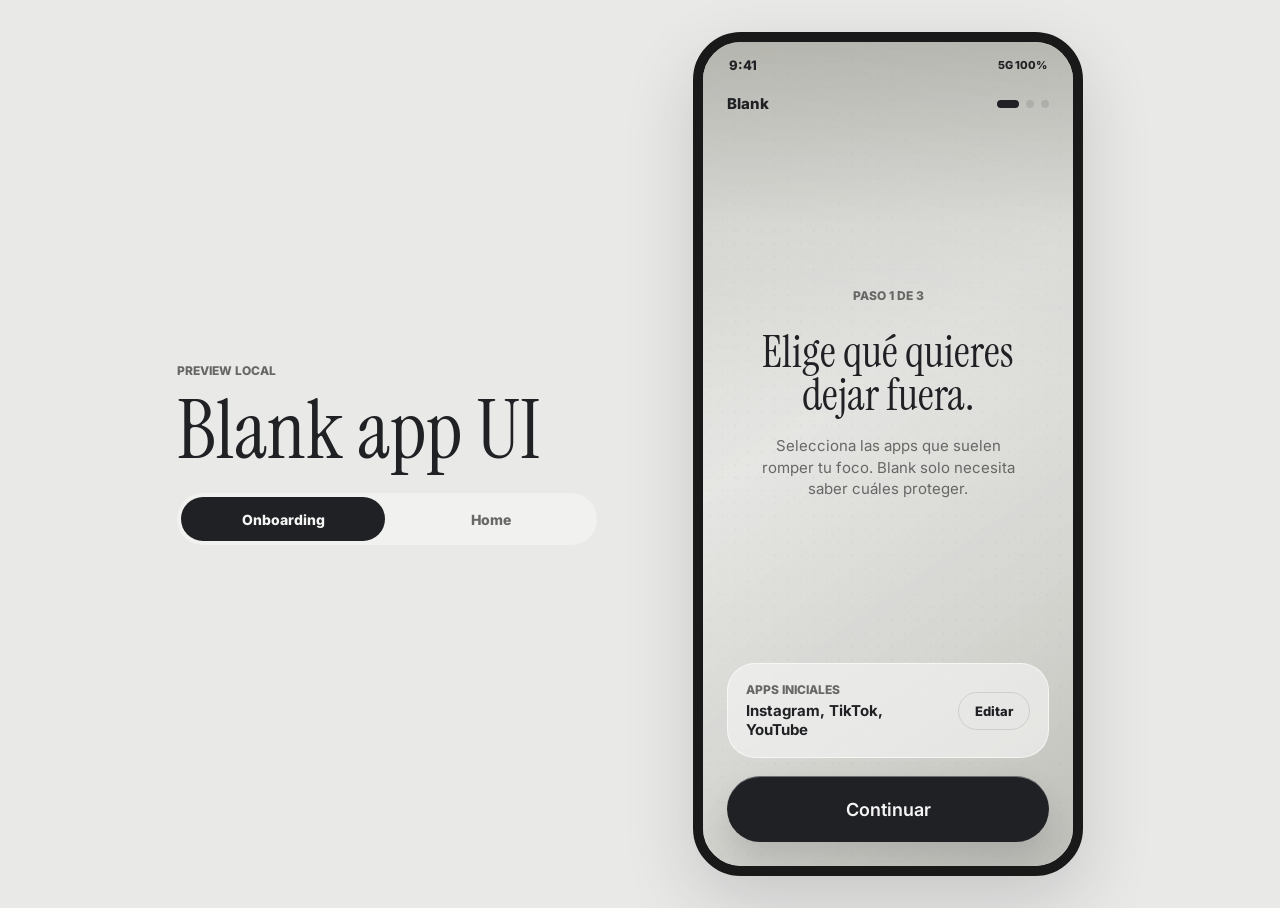
==== web/app-preview/index.html @ b4413066 "Prepare Blank MVP project" ====
<!doctype html>
<html lang="es">
  <head>
    <meta charset="utf-8" />
    <meta name="viewport" content="width=device-width, initial-scale=1" />
    <title>Blank App Preview</title>
    <link rel="preconnect" href="https://fonts.googleapis.com" />
    <link rel="preconnect" href="https://fonts.gstatic.com" crossorigin />
    <link href="https://fonts.googleapis.com/css2?family=Instrument+Serif:ital@0;1&family=Inter:wght@400;600;700;800&display=swap" rel="stylesheet" />
    <link rel="stylesheet" href="./styles.css" />
  </head>
  <body>
    <main class="preview-shell">
      <section class="preview-controls" aria-label="Controles de preview">
        <p class="eyebrow">Preview local</p>
        <h1>Blank app UI</h1>
        <div class="control-group" role="tablist" aria-label="Pantallas de preview">
          <button class="control-button" type="button" data-preview="onboarding" role="tab" aria-selected="false">Onboarding</button>
          <button class="control-button is-active" type="button" data-preview="home" role="tab" aria-selected="true">Home</button>
        </div>
      </section>

      <section class="phone-stage" aria-label="Mockup de la app">
        <div class="phone-frame">
          <div class="status-bar">
            <span>9:41</span>
            <span class="status-icons">5G 100%</span>
          </div>

          <article class="screen onboarding-screen" id="screen-onboarding" data-preview-panel="onboarding">
            <header class="onboarding-top">
              <span>Blank</span>
              <div class="onboarding-dots" aria-hidden="true">
                <span class="is-current"></span>
                <span></span>
                <span></span>
              </div>
            </header>

            <section class="onboarding-panel is-active" data-onboarding-step="0">
              <div class="center-message onboarding-message">
                <p class="state-label">Paso 1 de 3</p>
                <h2>Elige qu&eacute; quieres dejar fuera.</h2>
                <p>Selecciona las apps que suelen romper tu foco. Blank solo necesita saber cu&aacute;les proteger.</p>
              </div>

              <div class="setup-preview-card">
                <div>
                  <span class="panel-kicker">Apps iniciales</span>
                  <strong>Instagram, TikTok, YouTube</strong>
                </div>
                <button type="button" data-preview-target="apps" data-return-screen="onboarding">Editar</button>
              </div>
            </section>

            <section class="onboarding-panel" data-onboarding-step="1" hidden>
              <div class="center-message onboarding-message">
                <p class="state-label">Paso 2 de 3</p>
                <h2>Vincula tu pieza f&iacute;sica.</h2>
                <p>Acerca tu etiqueta NFC. Esa etiqueta ser&aacute; la llave para pausar o recuperar el acceso.</p>
              </div>

              <div class="nfc-card" aria-hidden="true">
                <div class="nfc-disc"></div>
                <span>NFC listo para escanear</span>
              </div>
            </section>

            <section class="onboarding-panel" data-onboarding-step="2" hidden>
              <div class="center-message onboarding-message">
                <p class="state-label">Paso 3 de 3</p>
                <h2>Permite que Blank bloquee.</h2>
                <p>Activa el servicio de accesibilidad para detectar cuando abres una app protegida.</p>
              </div>

              <div class="permission-stack">
                <div>
                  <span class="check-dot is-done"></span>
                  <strong>NFC vinculado</strong>
                </div>
                <div>
                  <span class="check-dot"></span>
                  <strong>Accesibilidad pendiente</strong>
                </div>
              </div>
            </section>

            <section class="bottom-action">
              <button class="main-action" type="button" data-onboarding-next>Continuar</button>
            </section>
          </article>

          <article class="screen home-screen is-active" id="screen-home" data-preview-panel="home">
            <header class="app-top">
              <button class="mode-chip" type="button" data-preview-target="modes" aria-label="Cambiar modo">
                <strong data-current-mode-name>Rutina diaria</strong>
              </button>
              <button class="profile-button" type="button" aria-label="Ajustes" data-preview-target="profile">&#8942;</button>
            </header>

            <section class="center-message" aria-live="polite">
              <h2 data-main-message>Hoy ya elegiste estar fuera del bucle.</h2>
            </section>

            <section class="bottom-action">
              <button class="main-action" type="button" data-main-action>Usa tu NFC para salir</button>
            </section>
          </article>

          <article class="screen profile-screen" id="screen-profile" data-preview-panel="profile">
            <header class="report-top">
              <button class="back-button" type="button" data-preview-target="home">Volver</button>
              <span>Ajustes</span>
            </header>

            <section class="profile-hero">
              <h2>Ajustes</h2>
              <p>Gestiona NFC, privacidad y bloqueo.</p>
            </section>

            <section class="menu-list">
              <button type="button" data-preview-target="privacy">
                <span>Privacidad</span>
                <strong>Ver</strong>
              </button>
              <button type="button" data-preview-target="relink">
                <span>Vincular nueva etiqueta</span>
                <strong>NFC</strong>
              </button>
              <button type="button" data-preview-target="forget">
                <span>Olvidar NFC</span>
                <strong>Reset</strong>
              </button>
            </section>
          </article>

          <article class="screen modes-screen" id="screen-modes" data-preview-panel="modes">
            <header class="report-top">
              <button class="back-button" type="button" data-preview-target="home">Volver</button>
              <span>Modos</span>
            </header>

            <section class="apps-hero">
              <h2>Elige un modo</h2>
              <p>Cada modo puede tener sus propias apps protegidas.</p>
            </section>

            <section class="mode-list" data-mode-list></section>

            <section class="new-mode-form">
              <button class="main-action" type="button" data-open-create-mode>Crear modo</button>
            </section>

            <section class="mode-setup-window" data-create-mode-window hidden>
              <div class="mode-setup-panel">
                <div class="mode-setup-header">
                  <span>Configurar modo</span>
                  <button type="button" aria-label="Cerrar" data-cancel-create-mode>&times;</button>
                </div>
                <label class="mode-setup-name">
                  <span>Nombre</span>
                  <input type="text" data-new-mode-input placeholder="Trabajo profundo" />
                </label>
                <div class="mode-setup-apps" aria-label="Apps del nuevo modo">
                  <label>
                    <span>Instagram</span>
                    <input type="checkbox" data-new-mode-app checked />
                  </label>
                  <label>
                    <span>TikTok</span>
                    <input type="checkbox" data-new-mode-app checked />
                  </label>
                  <label>
                    <span>YouTube</span>
                    <input type="checkbox" data-new-mode-app />
                  </label>
                  <label>
                    <span>Reddit</span>
                    <input type="checkbox" data-new-mode-app />
                  </label>
                  <label>
                    <span>X</span>
                    <input type="checkbox" data-new-mode-app />
                  </label>
                </div>
                <button class="main-action" type="button" data-create-mode>Guardar modo</button>
              </div>
            </section>
          </article>

          <article class="screen apps-screen" id="screen-apps" data-preview-panel="apps">
            <header class="report-top">
              <button class="back-button" type="button" data-preview-target="profile">Volver</button>
              <span>Apps</span>
            </header>

            <section class="apps-hero">
              <h2>Apps protegidas</h2>
              <p>Elige las apps que Blank bloquear&aacute; cuando est&eacute; activo.</p>
            </section>

            <section class="app-picker-list">
              <label>
                <span>Instagram</span>
                <input type="checkbox" data-app-checkbox checked />
              </label>
              <label>
                <span>TikTok</span>
                <input type="checkbox" data-app-checkbox checked />
              </label>
              <label>
                <span>YouTube</span>
                <input type="checkbox" data-app-checkbox checked />
              </label>
              <label>
                <span>Reddit</span>
                <input type="checkbox" data-app-checkbox />
              </label>
              <label>
                <span>X</span>
                <input type="checkbox" data-app-checkbox />
              </label>
            </section>

            <section class="bottom-action">
              <button class="main-action" type="button" data-save-apps>Guardar apps</button>
            </section>
          </article>

          <article class="screen privacy-screen" id="screen-privacy" data-preview-panel="privacy">
            <header class="report-top">
              <button class="back-button" type="button" data-preview-target="profile">Volver</button>
              <span>Privacidad</span>
            </header>

            <section class="text-stack">
              <div>
                <h2>Uso de Accesibilidad</h2>
                <p>Blank usa eventos de Accesibilidad para detectar cu&aacute;ndo una app bloqueada pasa a primer plano y mostrar la pantalla de bloqueo.</p>
              </div>
              <div>
                <h2>Datos observados</h2>
                <p>No lee textos, contrase&ntilde;as, mensajes, contactos, notificaciones ni contenido de pantalla.</p>
              </div>
              <div>
                <h2>Almacenamiento</h2>
                <p>La etiqueta NFC, apps protegidas y estado de Blank se guardan localmente en este dispositivo.</p>
              </div>
            </section>
          </article>

          <article class="screen relink-screen" id="screen-relink" data-preview-panel="relink">
            <header class="report-top">
              <button class="back-button" type="button" data-preview-target="profile">Volver</button>
              <span>NFC</span>
            </header>

            <section class="center-message">
              <p class="state-label">Nueva etiqueta</p>
              <h2 data-relink-title>Vincula una nueva pieza.</h2>
              <p data-relink-copy>Blank mantendr&aacute; tus apps protegidas y cambiar&aacute; solo la llave f&iacute;sica.</p>
            </section>

            <section class="bottom-action">
              <button class="main-action" type="button" data-complete-relink>Etiqueta vinculada</button>
            </section>
          </article>

          <article class="screen forget-screen" id="screen-forget" data-preview-panel="forget">
            <header class="report-top">
              <button class="back-button" type="button" data-preview-target="profile">Volver</button>
              <span>Reset NFC</span>
            </header>

            <section class="center-message">
              <p class="state-label">Confirmaci&oacute;n</p>
              <h2>Olvidar la etiqueta NFC.</h2>
              <p>Esto desactivar&aacute; Blank y reiniciar&aacute; el onboarding. Tus apps protegidas se mantienen.</p>
            </section>

            <section class="bottom-action">
              <button class="main-action" type="button" data-forget-nfc>Confirmar reset</button>
            </section>
          </article>

          <article class="screen block-screen" id="screen-block" data-preview-panel="block">
            <section class="center-message block-message">
              <h2>App bloqueada</h2>
              <p>Est&aacute;s protegiendo el tiempo que quer&iacute;as recuperar.</p>
            </section>

            <section class="bottom-action">
              <button class="report-link" type="button" data-emergency-start>
                Volver al inicio
              </button>
            </section>
          </article>

          <article class="screen emergency-screen" id="screen-emergency" data-preview-panel="emergency">
            <header class="report-top">
              <button class="back-button" type="button" data-preview-target="block">Volver</button>
              <span>Emergencia</span>
            </header>

            <section class="center-message emergency-message">
              <p class="state-label">Desbloqueo</p>
              <h2>Escribe la frase completa.</h2>
              <p>quiero desactivar blank aunque sea una mala idea</p>
              <textarea data-emergency-input aria-label="Frase de emergencia"></textarea>
            </section>

            <section class="bottom-action">
              <button class="main-action" type="button" data-emergency-unlock disabled>Desactivar Blank</button>
            </section>
          </article>
        </div>
      </section>
    </main>
    <script src="./preview.js"></script>
  </body>
</html>
---- web/app-preview/styles.css ----
:root {
  color-scheme: light;
  --bg: #e9e9e7;
  --bg-deep: #d9d9d5;
  --bg-deeper: #c7c7c1;
  --surface: #f5f5f5;
  --panel: #f1f1ef;
  --ink: #202124;
  --muted: #666866;
  --line: rgba(32, 33, 36, 0.12);
  --action-bg: #d8ded7;
  --action-bg-off: #dedbd7;
  --shadow: 0 28px 70px rgba(32, 33, 36, 0.16);
}

* {
  box-sizing: border-box;
}

body {
  background: var(--bg);
  color: var(--ink);
  font-family: Inter, ui-sans-serif, system-ui, -apple-system, BlinkMacSystemFont, "Segoe UI", sans-serif;
  letter-spacing: 0;
  margin: 0;
}

button {
  cursor: pointer;
  font: inherit;
}

h1,
h2,
h3,
p {
  margin-top: 0;
}

h1,
h2 {
  font-family: "Instrument Serif", Georgia, serif;
  font-weight: 400;
}

.preview-shell {
  align-items: center;
  display: grid;
  gap: clamp(28px, 6vw, 76px);
  grid-template-columns: minmax(280px, 420px) minmax(360px, 430px);
  justify-content: center;
  min-height: 100svh;
  padding: 32px clamp(20px, 6vw, 88px);
}

.preview-controls {
  display: grid;
  gap: 24px;
}

.eyebrow {
  color: var(--muted);
  font-size: 12px;
  font-weight: 800;
  margin: 0 0 -10px;
  text-transform: uppercase;
}

h1 {
  font-size: clamp(48px, 7vw, 82px);
  line-height: 0.94;
  margin-bottom: 0;
}

.control-group {
  background: var(--panel);
  border-radius: 999px;
  display: grid;
  gap: 4px;
  grid-template-columns: repeat(2, 1fr);
  padding: 4px;
}

.control-button {
  background: transparent;
  border: 0;
  border-radius: 999px;
  color: var(--muted);
  font-size: 14px;
  font-weight: 800;
  min-height: 44px;
  padding: 0 14px;
}

.control-button.is-active {
  background: var(--ink);
  color: var(--surface);
}

.phone-stage {
  display: grid;
  justify-items: center;
}

.phone-frame {
  aspect-ratio: 390 / 844;
  background: var(--bg-deep);
  border: 10px solid #181918;
  border-radius: 48px;
  box-shadow: var(--shadow);
  max-height: calc(100svh - 40px);
  overflow: hidden;
  position: relative;
  width: min(390px, 100%);
}

.status-bar {
  align-items: center;
  display: flex;
  font-size: 13px;
  font-weight: 800;
  justify-content: space-between;
  left: 0;
  padding: 15px 26px 6px;
  position: absolute;
  right: 0;
  top: 0;
  z-index: 10;
}

.status-icons {
  font-size: 11px;
}

.screen {
  background:
    linear-gradient(180deg, rgba(176, 176, 169, 0.62) 0%, rgba(217, 217, 213, 0.44) 22%, rgba(233, 233, 231, 0) 52%),
    linear-gradient(145deg, var(--bg-deep) 0%, var(--bg) 42%, var(--bg-deep) 74%, var(--bg-deeper) 100%),
    var(--bg);
  display: none;
  height: 100%;
  overflow: hidden;
  padding: 52px 24px 24px;
  position: relative;
}

.screen.is-active {
  animation: screen-fade 260ms ease both;
  display: flex;
  flex-direction: column;
}

@keyframes screen-fade {
  from {
    opacity: 0;
    transform: translateY(6px);
  }

  to {
    opacity: 1;
    transform: translateY(0);
  }
}

.screen > * {
  position: relative;
  z-index: 1;
}

.screen:not(.block-screen):not(.emergency-screen)::before {
  background:
    radial-gradient(circle, rgba(170, 170, 164, 0.2) 0 1px, transparent 1.2px),
    radial-gradient(circle, rgba(190, 190, 184, 0.16) 0 1px, transparent 1.3px),
    linear-gradient(180deg, rgba(132, 132, 126, 0.32) 0%, transparent 42%),
    linear-gradient(145deg, transparent 0%, rgba(150, 150, 144, 0.24) 100%);
  background-position: 0 0, 6px 9px, 0 0, 0 0;
  background-size: 13px 13px, 19px 19px, 100% 100%, 100% 100%;
  content: "";
  inset: 0;
  mix-blend-mode: multiply;
  opacity: 0.34;
  pointer-events: none;
  position: absolute;
  z-index: 0;
}

.home-screen {
  background:
    linear-gradient(180deg, rgba(176, 176, 169, 0.68) 0%, rgba(217, 217, 213, 0.48) 24%, rgba(233, 233, 231, 0) 54%),
    linear-gradient(145deg, var(--bg-deep) 0%, var(--bg) 42%, var(--bg-deep) 72%, var(--bg-deeper) 100%),
    var(--bg);
  transition: background 520ms ease, color 320ms ease;
}

.home-screen.is-blank-active {
  background:
    linear-gradient(180deg, rgba(255, 255, 255, 0.12), rgba(32, 33, 36, 0.2) 48%),
    #cfd4ce;
}

.app-top,
.onboarding-top,
.report-top {
  align-items: center;
  display: flex;
  flex: 0 0 auto;
  justify-content: space-between;
}

.onboarding-top {
  color: var(--ink);
  font-size: 15px;
  font-weight: 800;
}

.onboarding-dots {
  display: flex;
  gap: 7px;
}

.onboarding-dots span {
  background: var(--line);
  border-radius: 999px;
  height: 8px;
  width: 8px;
}

.onboarding-dots span.is-current {
  background: var(--ink);
  width: 22px;
}

.onboarding-panel {
  display: flex;
  flex: 1 1 auto;
  flex-direction: column;
}

.onboarding-panel[hidden] {
  display: none;
}

.profile-button {
  align-items: center;
  background: transparent;
  border: 0;
  color: var(--ink);
  display: flex;
  font-size: 0;
  font-weight: 500;
  height: 36px;
  justify-content: flex-end;
  line-height: 1;
  padding: 0;
  width: 32px;
}

.profile-button::before {
  background:
    radial-gradient(circle, currentColor 0 1.5px, transparent 1.6px) 50% 2px / 4px 6px no-repeat,
    radial-gradient(circle, currentColor 0 1.5px, transparent 1.6px) 50% 8px / 4px 6px no-repeat,
    radial-gradient(circle, currentColor 0 1.5px, transparent 1.6px) 50% 14px / 4px 6px no-repeat;
  content: "";
  display: block;
  height: 20px;
  opacity: 0.78;
  width: 4px;
}

.panel-kicker,
.state-label,
.report-list span {
  color: var(--muted);
  display: block;
  font-size: 12px;
  font-weight: 800;
  text-transform: uppercase;
}

.mode-chip {
  align-items: center;
  background: transparent;
  border: 0;
  color: var(--ink);
  display: flex;
  height: 36px;
  padding: 0;
  text-align: left;
}

.mode-chip span {
  display: none;
}

.mode-chip strong {
  align-items: center;
  display: inline-flex;
  font-size: 15px;
  font-weight: 500;
  gap: 5px;
}

.mode-chip strong::after {
  content: "⌄";
  font-size: 12px;
  margin-left: 5px;
}

.mode-chip strong::after {
  border-bottom: 1.4px solid currentColor;
  border-right: 1.4px solid currentColor;
  content: "";
  height: 6px;
  margin-top: -3px;
  opacity: 0.7;
  transform: rotate(45deg);
  width: 6px;
}

.center-message {
  align-items: center;
  display: flex;
  flex: 1 1 auto;
  flex-direction: column;
  justify-content: center;
  padding: 34px 2px 24px;
  text-align: center;
}

.center-message h2 {
  font-size: 44px;
  line-height: 0.98;
  margin: 16px 0 18px;
  max-width: 310px;
  transition: opacity 260ms ease, transform 320ms ease;
}

.center-message p:last-child {
  color: var(--muted);
  font-size: 15px;
  line-height: 1.45;
  margin-bottom: 0;
  max-width: 260px;
}

.onboarding-message {
  padding-bottom: 22px;
}

.setup-preview-card,
.nfc-card,
.permission-stack {
  background: rgba(245, 245, 245, 0.62);
  border: 1px solid rgba(255, 255, 255, 0.58);
  border-radius: 28px;
  flex: 0 0 auto;
  margin-bottom: 18px;
  padding: 18px;
}

.setup-preview-card {
  align-items: center;
  display: flex;
  justify-content: space-between;
}

.setup-preview-card strong {
  display: block;
  font-size: 15px;
  margin-top: 4px;
  max-width: 190px;
}

.setup-preview-card button {
  background: transparent;
  border: 1px solid var(--line);
  border-radius: 999px;
  color: var(--ink);
  font-size: 13px;
  font-weight: 800;
  min-height: 38px;
  padding: 0 16px;
}

.nfc-card {
  align-items: center;
  display: grid;
  gap: 14px;
  justify-items: center;
  text-align: center;
}

.nfc-card span {
  color: var(--muted);
  font-size: 13px;
  font-weight: 800;
}

.nfc-disc {
  background:
    radial-gradient(circle at 50% 50%, rgba(255, 255, 255, 0.96) 0 28%, rgba(255, 255, 255, 0.2) 29% 36%, transparent 37%),
    var(--ink);
  border-radius: 50%;
  height: 88px;
  width: 88px;
}

.permission-stack {
  display: grid;
  gap: 10px;
}

.permission-stack div {
  align-items: center;
  display: flex;
  gap: 12px;
  min-height: 42px;
}

.permission-stack strong {
  font-size: 15px;
}

.check-dot {
  border: 2px solid var(--line);
  border-radius: 50%;
  height: 22px;
  width: 22px;
}

.check-dot.is-done {
  background: var(--ink);
  box-shadow: inset 0 0 0 6px var(--surface);
}

.bottom-action {
  flex: 0 0 auto;
}

.main-action {
  background: var(--ink);
  border: 0;
  border-radius: 999px;
  box-shadow: inset 0 1px 0 rgba(255, 255, 255, 0.34), 0 18px 34px rgba(32, 33, 36, 0.16);
  color: var(--surface);
  font-size: 18px;
  font-weight: 600;
  min-height: 66px;
  width: 100%;
}

.report-link {
  background: transparent;
  border: 0;
  color: var(--muted);
  display: block;
  font-size: 13px;
  font-weight: 800;
  margin: 18px auto 0;
  padding: 0 0 4px;
  text-decoration: underline;
  text-underline-offset: 5px;
}

.report-top {
  color: var(--muted);
  font-size: 14px;
  font-weight: 800;
}

.back-button {
  background: transparent;
  border: 0;
  color: var(--ink);
  font-size: 14px;
  font-weight: 800;
  padding: 0;
}

.report-hero {
  flex: 0 0 auto;
  padding: 96px 0 46px;
  text-align: center;
}

.profile-hero,
.apps-hero {
  flex: 0 0 auto;
  padding: 54px 0 28px;
  text-align: left;
}

.profile-hero h2,
.apps-hero h2,
.text-stack h2 {
  font-size: 38px;
  line-height: 0.98;
  margin-bottom: 12px;
}

.profile-hero p,
.apps-hero p,
.text-stack p {
  color: var(--muted);
  font-size: 15px;
  line-height: 1.48;
  margin-bottom: 0;
}

.report-hero h2 {
  font-size: 66px;
  line-height: 0.9;
  margin: 14px 0 18px;
}

.report-hero p:last-child,
.report-note p {
  color: var(--muted);
  font-size: 15px;
  line-height: 1.5;
  margin-bottom: 0;
}

.report-list {
  display: grid;
  gap: 10px;
}

.report-list div,
.report-note {
  background: rgba(245, 245, 245, 0.62);
  border: 1px solid rgba(255, 255, 255, 0.58);
  border-radius: 24px;
  padding: 16px;
}

.report-list div {
  align-items: center;
  display: flex;
  justify-content: space-between;
}

.report-list strong {
  font-size: 18px;
}

.report-note {
  margin-top: auto;
}

.report-note h3 {
  font-size: 18px;
  margin-bottom: 8px;
}

.menu-list,
.mode-list,
.app-picker-list,
.text-stack,
.new-mode-form {
  display: grid;
  gap: 10px;
}

.menu-list button,
.mode-row,
.app-picker-list label,
.text-stack div,
.new-mode-form label {
  align-items: center;
  background: rgba(245, 245, 245, 0.62);
  border: 1px solid rgba(255, 255, 255, 0.58);
  border-radius: 24px;
  color: var(--ink);
  display: flex;
  justify-content: space-between;
  min-height: 62px;
  padding: 16px;
  text-align: left;
  width: 100%;
}

.mode-row {
  align-items: stretch;
  display: grid;
  gap: 10px;
  grid-template-columns: minmax(0, 1fr);
  justify-content: stretch;
}

.mode-row-main {
  align-items: center;
  display: flex;
  justify-content: space-between;
  justify-self: stretch;
  width: auto;
}

.mode-row-copy {
  display: grid;
  gap: 3px;
  flex: 1;
}

.mode-menu-button {
  align-items: center;
  background: transparent;
  border: 0;
  color: var(--ink);
  display: flex;
  font-size: 18px;
  font-weight: 800;
  height: 34px;
  justify-content: center;
  line-height: 1;
  margin-left: auto;
  padding: 0 0 4px;
  width: 20px;
}

.mode-row-menu {
  display: grid;
  gap: 8px;
  justify-items: stretch;
}

.mode-row-menu[hidden] {
  display: none;
}

.mode-row-menu button,
.mode-row-edit-actions button {
  background: transparent;
  border: 1px solid var(--line);
  border-radius: 999px;
  color: var(--ink);
  font-size: 12px;
  font-weight: 800;
  min-height: 38px;
  padding: 0 10px;
}

.menu-list span,
.mode-list span,
.app-picker-list span {
  font-size: 15px;
  font-weight: 800;
}

.menu-list strong,
.mode-list strong {
  color: var(--muted);
  font-size: 13px;
}

.mode-row.is-selected {
  background: var(--ink);
  color: var(--surface);
}

.mode-row.is-selected strong {
  color: rgba(245, 245, 245, 0.72);
}

.mode-row.is-selected .mode-menu-button {
  color: var(--surface);
}

.mode-row.is-selected .mode-row-menu button {
  border-color: rgba(245, 245, 245, 0.28);
  color: var(--surface);
}

.new-mode-form {
  margin-top: auto;
}

.mode-row-edit {
  align-items: flex-start;
}

.mode-row-edit label {
  display: grid;
  gap: 7px;
  width: 100%;
}

.mode-row-edit span {
  color: rgba(245, 245, 245, 0.66);
  font-size: 12px;
  font-weight: 800;
  text-transform: uppercase;
}

.mode-row-edit input,
.mode-setup-name input {
  background: transparent;
  border: 0;
  border-bottom: 1px solid var(--line);
  color: var(--ink);
  font: inherit;
  outline: 0;
  padding: 8px 0;
  width: 100%;
}

.mode-row.is-selected .mode-row-edit input {
  border-bottom-color: rgba(245, 245, 245, 0.28);
  color: var(--surface);
}

.mode-row-edit-actions {
  grid-template-columns: 1fr 1fr;
}

.mode-setup-window {
  align-items: flex-end;
  background: rgba(32, 33, 36, 0.28);
  display: flex;
  inset: 0;
  padding: 18px;
  position: absolute;
  z-index: 20;
}

.mode-setup-window[hidden] {
  display: none;
}

.mode-setup-panel {
  background: var(--surface);
  border-radius: 28px;
  box-shadow: 0 22px 50px rgba(32, 33, 36, 0.2);
  display: grid;
  gap: 14px;
  padding: 18px;
  width: 100%;
}

.mode-setup-header {
  align-items: center;
  display: flex;
  justify-content: space-between;
}

.mode-setup-header span,
.mode-setup-name span {
  color: var(--muted);
  font-size: 12px;
  font-weight: 800;
  text-transform: uppercase;
}

.mode-setup-header button {
  background: transparent;
  border: 0;
  color: var(--ink);
  font-size: 24px;
  line-height: 1;
  padding: 0;
}

.mode-setup-name {
  display: grid;
  gap: 8px;
}

.mode-setup-apps {
  display: grid;
  gap: 8px;
  grid-template-columns: 1fr 1fr;
}

.mode-setup-apps label {
  align-items: center;
  background: rgba(32, 33, 36, 0.05);
  border-radius: 16px;
  display: flex;
  justify-content: space-between;
  min-height: 44px;
  padding: 0 12px;
}

.mode-setup-apps span {
  font-size: 13px;
  font-weight: 800;
}

.mode-setup-apps input {
  accent-color: var(--ink);
}

.app-picker-list {
  flex: 1 1 auto;
}

.app-picker-list input {
  accent-color: var(--ink);
  height: 20px;
  width: 20px;
}

.text-stack {
  overflow-y: auto;
  padding-top: 42px;
}

.text-stack div {
  align-items: flex-start;
  display: block;
}

.text-stack h2 {
  font-size: 28px;
}

.block-screen {
  background:
    linear-gradient(180deg, rgba(255, 255, 255, 0.04), rgba(0, 0, 0, 0.36) 50%),
    #000;
  color: var(--surface);
}

.block-screen .state-label,
.block-screen .center-message p,
.block-screen small,
.emergency-screen .center-message p {
  color: rgba(245, 245, 245, 0.72);
}

.block-message small {
  display: block;
  font-size: 13px;
  font-weight: 800;
  line-height: 1.4;
  margin-top: 18px;
  max-width: 240px;
}

.emergency-screen {
  background: #101010;
  color: var(--surface);
}

.emergency-screen .report-top,
.emergency-screen .back-button {
  color: var(--surface);
}

.emergency-message textarea {
  background: rgba(255, 255, 255, 0.08);
  border: 1px solid rgba(255, 255, 255, 0.2);
  border-radius: 22px;
  color: var(--surface);
  font: inherit;
  height: 96px;
  margin-top: 22px;
  padding: 14px;
  resize: none;
  width: 100%;
}

.main-action:disabled {
  cursor: not-allowed;
  opacity: 0.42;
}

@media (max-width: 860px) {
  .preview-shell {
    grid-template-columns: 1fr;
    padding: 22px 16px 36px;
  }

  .preview-controls {
    justify-self: stretch;
    margin: 0 auto;
    max-width: 430px;
    width: 100%;
  }
}

@media (max-width: 420px) {
  .phone-frame {
    border-width: 8px;
    border-radius: 42px;
  }

  .screen {
    padding-left: 18px;
    padding-right: 18px;
  }

  .center-message h2 {
    font-size: 40px;
  }

  .control-button {
    font-size: 12px;
    padding: 0 8px;
  }
}
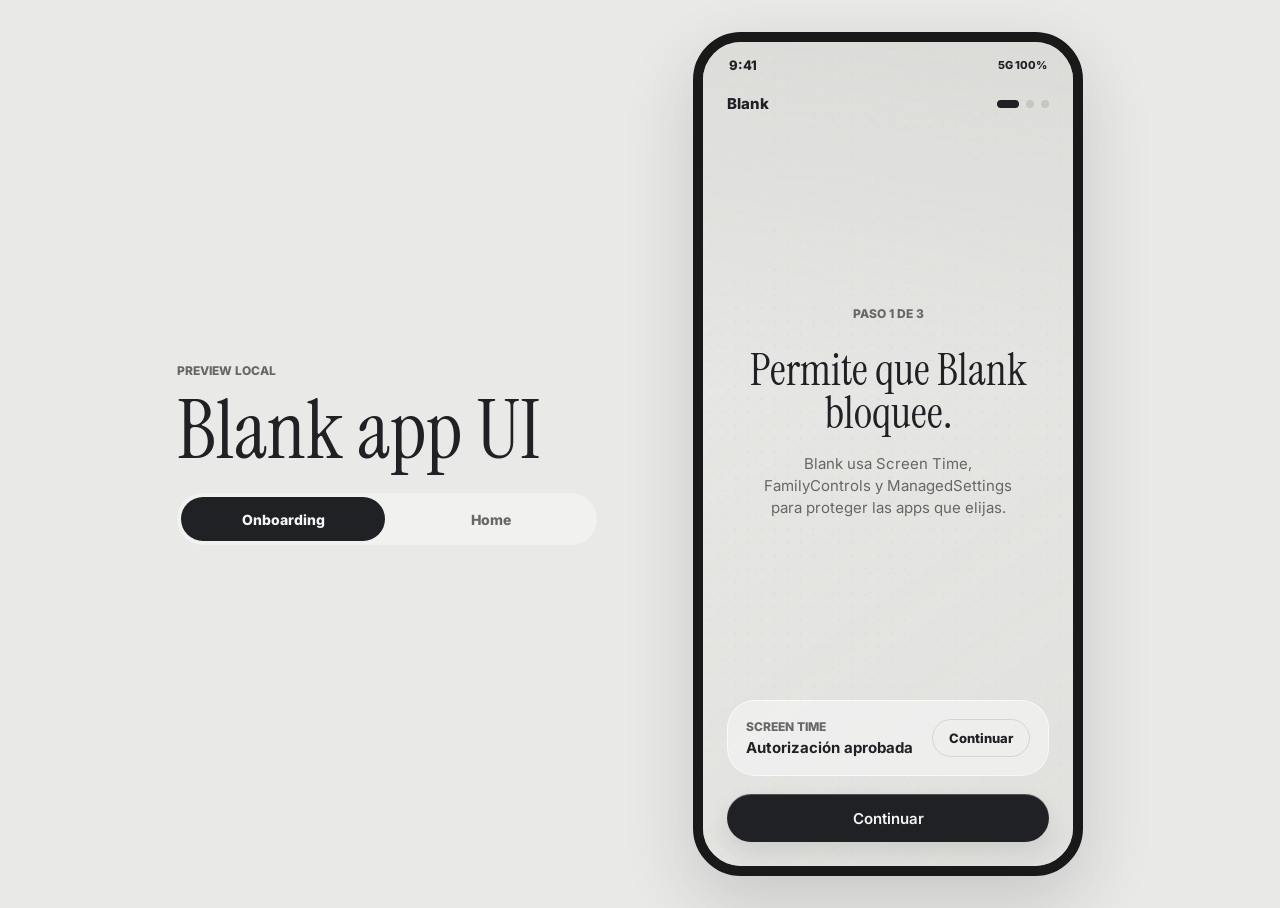
==== commit f7b6fdad: "Replace home backgrounds with video loops" ====
--- a/web/app-preview/index.html
+++ b/web/app-preview/index.html
@@ -40,8 +40,24 @@
             <section class="onboarding-panel is-active" data-onboarding-step="0">
               <div class="center-message onboarding-message">
                 <p class="state-label">Paso 1 de 3</p>
+                <h2>Permite que Blank bloquee.</h2>
+                <p>Blank usa Screen Time, FamilyControls y ManagedSettings para proteger las apps que elijas.</p>
+              </div>
+
+              <div class="setup-preview-card">
+                <div>
+                  <span class="panel-kicker">Screen Time</span>
+                  <strong>Autorizaci&oacute;n aprobada</strong>
+                </div>
+                <button type="button" data-onboarding-next>Continuar</button>
+              </div>
+            </section>
+
+            <section class="onboarding-panel" data-onboarding-step="1" hidden>
+              <div class="center-message onboarding-message">
+                <p class="state-label">Paso 2 de 3</p>
                 <h2>Elige qu&eacute; quieres dejar fuera.</h2>
-                <p>Selecciona las apps que suelen romper tu foco. Blank solo necesita saber cu&aacute;les proteger.</p>
+                <p>Selecciona apps, categor&iacute;as o dominios. En iOS Apple entrega tokens privados.</p>
               </div>
 
               <div class="setup-preview-card">
@@ -53,24 +69,11 @@
               </div>
             </section>
 
-            <section class="onboarding-panel" data-onboarding-step="1" hidden>
-              <div class="center-message onboarding-message">
-                <p class="state-label">Paso 2 de 3</p>
-                <h2>Vincula tu pieza f&iacute;sica.</h2>
-                <p>Acerca tu etiqueta NFC. Esa etiqueta ser&aacute; la llave para pausar o recuperar el acceso.</p>
-              </div>
-
-              <div class="nfc-card" aria-hidden="true">
-                <div class="nfc-disc"></div>
-                <span>NFC listo para escanear</span>
-              </div>
-            </section>
-
             <section class="onboarding-panel" data-onboarding-step="2" hidden>
               <div class="center-message onboarding-message">
                 <p class="state-label">Paso 3 de 3</p>
-                <h2>Permite que Blank bloquee.</h2>
-                <p>Activa el servicio de accesibilidad para detectar cuando abres una app protegida.</p>
+                <h2>Vincula tu pieza f&iacute;sica.</h2>
+                <p>Escanea tu NFC. Esa etiqueta servir&aacute; para activar y salir de Blank.</p>
               </div>
 
               <div class="permission-stack">
@@ -78,10 +81,6 @@
                   <span class="check-dot is-done"></span>
                   <strong>NFC vinculado</strong>
                 </div>
-                <div>
-                  <span class="check-dot"></span>
-                  <strong>Accesibilidad pendiente</strong>
-                </div>
               </div>
             </section>
 
@@ -91,6 +90,9 @@
           </article>
 
           <article class="screen home-screen is-active" id="screen-home" data-preview-panel="home">
+            <video class="screen-video screen-video-idle" src="./assets/blank_background_idle.mp4" autoplay muted loop playsinline aria-hidden="true"></video>
+            <video class="screen-video screen-video-active" src="./assets/blank_background_active.mp4" autoplay muted loop playsinline aria-hidden="true"></video>
+
             <header class="app-top">
               <button class="mode-chip" type="button" data-preview-target="modes" aria-label="Cambiar modo">
                 <strong data-current-mode-name>Rutina diaria</strong>
@@ -100,10 +102,11 @@
 
             <section class="center-message" aria-live="polite">
               <h2 data-main-message>Hoy ya elegiste estar fuera del bucle.</h2>
-            </section>
-
-            <section class="bottom-action">
-              <button class="main-action" type="button" data-main-action>Usa tu NFC para salir</button>
+              <p data-session-meta>3 selecciones protegidas</p>
+            </section>
+
+            <section class="bottom-action">
+              <button class="main-action" type="button" data-main-action>Iniciar Blank</button>
             </section>
           </article>
 
@@ -119,16 +122,24 @@
             </section>
 
             <section class="menu-list">
-              <button type="button" data-preview-target="privacy">
-                <span>Privacidad</span>
-                <strong>Ver</strong>
+              <button type="button" data-preview-target="report">
+                <span>Progreso</span>
+                <strong>Semana</strong>
+              </button>
+              <button type="button" data-preview-target="schedule">
+                <span>Programar mi Blank</span>
+                <strong>Diario</strong>
+              </button>
+              <button type="button" data-buy-nfc>
+                <span>Comprar NFC</span>
+                <strong>Amazon</strong>
               </button>
               <button type="button" data-preview-target="relink">
-                <span>Vincular nueva etiqueta</span>
-                <strong>NFC</strong>
+                <span>Vincular nuevo NFC</span>
+                <strong>Etiqueta</strong>
               </button>
               <button type="button" data-preview-target="forget">
-                <span>Olvidar NFC</span>
+                <span>He olvidado mi Blank</span>
                 <strong>Reset</strong>
               </button>
             </section>
@@ -236,7 +247,7 @@
             <section class="text-stack">
               <div>
                 <h2>Uso de Accesibilidad</h2>
-                <p>Blank usa eventos de Accesibilidad para detectar cu&aacute;ndo una app bloqueada pasa a primer plano y mostrar la pantalla de bloqueo.</p>
+                <p>Blank usa Screen Time y ManagedSettings para aplicar escudos sobre apps, categor&iacute;as y dominios seleccionados.</p>
               </div>
               <div>
                 <h2>Datos observados</h2>
@@ -244,8 +255,44 @@
               </div>
               <div>
                 <h2>Almacenamiento</h2>
-                <p>La etiqueta NFC, apps protegidas y estado de Blank se guardan localmente en este dispositivo.</p>
-              </div>
+                <p>La etiqueta NFC, apps protegidas, modos y sesiones se guardan localmente en este dispositivo.</p>
+              </div>
+            </section>
+          </article>
+
+          <article class="screen report-screen" id="screen-report" data-preview-panel="report">
+            <header class="report-top">
+              <button class="back-button" type="button" data-preview-target="profile">Volver</button>
+              <span>Progreso</span>
+            </header>
+
+            <section class="report-hero">
+              <p class="state-label">Semana</p>
+              <h2>2 h 15 min</h2>
+              <p>tiempo protegido esta semana</p>
+            </section>
+
+            <section class="report-list">
+              <div><span>Sesiones completadas</span><strong>6</strong></div>
+              <div><span>Mejor d&iacute;a</span><strong>Jue</strong></div>
+            </section>
+          </article>
+
+          <article class="screen schedule-screen" id="screen-schedule" data-preview-panel="schedule">
+            <header class="report-top">
+              <button class="back-button" type="button" data-preview-target="profile">Volver</button>
+              <span>Diario</span>
+            </header>
+
+            <section class="apps-hero">
+              <h2>Programar mi Blank</h2>
+              <p>Blank se activa solo en esta franja. Para salir antes sigues necesitando NFC.</p>
+            </section>
+
+            <section class="menu-list">
+              <button type="button"><span>Activar horario diario</span><strong>On</strong></button>
+              <button type="button"><span>Inicio</span><strong>23:30</strong></button>
+              <button type="button"><span>Fin</span><strong>08:00</strong></button>
             </section>
           </article>
 
@@ -269,7 +316,7 @@
           <article class="screen forget-screen" id="screen-forget" data-preview-panel="forget">
             <header class="report-top">
               <button class="back-button" type="button" data-preview-target="profile">Volver</button>
-              <span>Reset NFC</span>
+              <span>Reset</span>
             </header>
 
             <section class="center-message">
--- a/web/app-preview/styles.css
+++ b/web/app-preview/styles.css
@@ -134,8 +134,7 @@
 
 .screen {
   background:
-    linear-gradient(180deg, rgba(176, 176, 169, 0.62) 0%, rgba(217, 217, 213, 0.44) 22%, rgba(233, 233, 231, 0) 52%),
-    linear-gradient(145deg, var(--bg-deep) 0%, var(--bg) 42%, var(--bg-deep) 74%, var(--bg-deeper) 100%),
+    linear-gradient(180deg, rgba(233, 233, 231, 0.28), rgba(233, 233, 231, 0.12)),
     var(--bg);
   display: none;
   height: 100%;
@@ -186,16 +185,39 @@
 
 .home-screen {
   background:
-    linear-gradient(180deg, rgba(176, 176, 169, 0.68) 0%, rgba(217, 217, 213, 0.48) 24%, rgba(233, 233, 231, 0) 54%),
-    linear-gradient(145deg, var(--bg-deep) 0%, var(--bg) 42%, var(--bg-deep) 72%, var(--bg-deeper) 100%),
+    linear-gradient(180deg, rgba(233, 233, 231, 0.24), rgba(233, 233, 231, 0.1)),
     var(--bg);
   transition: background 520ms ease, color 320ms ease;
 }
 
 .home-screen.is-blank-active {
   background:
-    linear-gradient(180deg, rgba(255, 255, 255, 0.12), rgba(32, 33, 36, 0.2) 48%),
+    linear-gradient(180deg, rgba(255, 255, 255, 0.10), rgba(32, 33, 36, 0.20) 48%),
     #cfd4ce;
+}
+
+.screen-video {
+  height: 100%;
+  inset: 0;
+  object-fit: cover;
+  opacity: 0;
+  pointer-events: none;
+  position: absolute;
+  transition: opacity 520ms ease;
+  width: 100%;
+  z-index: 0;
+}
+
+.home-screen .screen-video-idle {
+  opacity: 0.72;
+}
+
+.home-screen.is-blank-active .screen-video-idle {
+  opacity: 0;
+}
+
+.home-screen.is-blank-active .screen-video-active {
+  opacity: 0.72;
 }
 
 .app-top,
@@ -441,11 +463,11 @@
   background: var(--ink);
   border: 0;
   border-radius: 999px;
-  box-shadow: inset 0 1px 0 rgba(255, 255, 255, 0.34), 0 18px 34px rgba(32, 33, 36, 0.16);
+  box-shadow: inset 0 1px 0 rgba(255, 255, 255, 0.22), 0 10px 22px rgba(32, 33, 36, 0.11);
   color: var(--surface);
-  font-size: 18px;
+  font-size: 15px;
   font-weight: 600;
-  min-height: 66px;
+  min-height: 48px;
   width: 100%;
 }
 
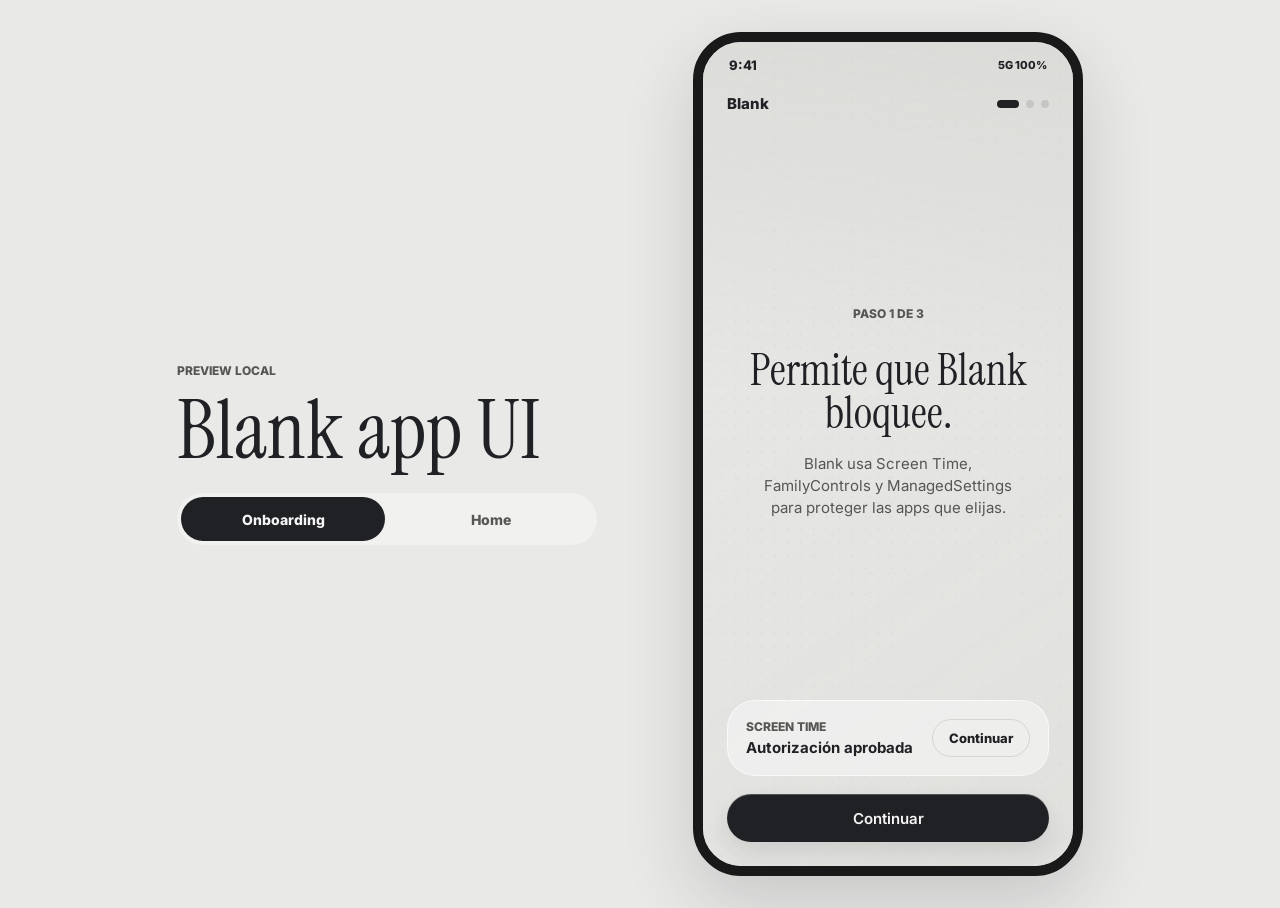
==== commit bf2647ba: "Simplify BM activation to one distraction block" ====
--- a/web/app-preview/index.html
+++ b/web/app-preview/index.html
@@ -94,19 +94,17 @@
             <video class="screen-video screen-video-active" src="./assets/blank_background_active.mp4" autoplay muted loop playsinline aria-hidden="true"></video>
 
             <header class="app-top">
-              <button class="mode-chip" type="button" data-preview-target="modes" aria-label="Cambiar modo">
-                <strong data-current-mode-name>Rutina diaria</strong>
-              </button>
               <button class="profile-button" type="button" aria-label="Ajustes" data-preview-target="profile">&#8942;</button>
             </header>
 
             <section class="center-message" aria-live="polite">
               <h2 data-main-message>Hoy ya elegiste estar fuera del bucle.</h2>
-              <p data-session-meta>3 selecciones protegidas</p>
-            </section>
-
-            <section class="bottom-action">
+            </section>
+
+            <section class="bottom-action">
+              <p class="session-counter" data-session-meta>3 selecciones protegidas</p>
               <button class="main-action" type="button" data-main-action>Iniciar Blank</button>
+              <button class="report-link home-progress-link" type="button" data-preview-target="report">Progreso</button>
             </section>
           </article>
 
@@ -122,18 +120,14 @@
             </section>
 
             <section class="menu-list">
-              <button type="button" data-preview-target="report">
-                <span>Progreso</span>
-                <strong>Semana</strong>
+              <button type="button" data-preview-target="distractions">
+                <span>Distracciones</span>
+                <strong><span data-app-count>3</span> apps</strong>
               </button>
               <button type="button" data-preview-target="schedule">
                 <span>Programar mi Blank</span>
                 <strong>Diario</strong>
               </button>
-              <button type="button" data-buy-nfc>
-                <span>Comprar NFC</span>
-                <strong>Amazon</strong>
-              </button>
               <button type="button" data-preview-target="relink">
                 <span>Vincular nuevo NFC</span>
                 <strong>Etiqueta</strong>
@@ -142,72 +136,45 @@
                 <span>He olvidado mi Blank</span>
                 <strong>Reset</strong>
               </button>
-            </section>
-          </article>
-
-          <article class="screen modes-screen" id="screen-modes" data-preview-panel="modes">
+              <button class="danger-row" type="button" data-preview-target="emergency">
+                <span>Emergencia</span>
+                <strong>Salida</strong>
+              </button>
+            </section>
+          </article>
+
+          <article class="screen distractions-screen" id="screen-distractions" data-preview-panel="distractions">
             <header class="report-top">
               <button class="back-button" type="button" data-preview-target="home">Volver</button>
-              <span>Modos</span>
+              <span>Distracciones</span>
             </header>
 
             <section class="apps-hero">
-              <h2>Elige un modo</h2>
-              <p>Cada modo puede tener sus propias apps protegidas.</p>
-            </section>
-
-            <section class="mode-list" data-mode-list></section>
-
-            <section class="new-mode-form">
-              <button class="main-action" type="button" data-open-create-mode>Crear modo</button>
-            </section>
-
-            <section class="mode-setup-window" data-create-mode-window hidden>
-              <div class="mode-setup-panel">
-                <div class="mode-setup-header">
-                  <span>Configurar modo</span>
-                  <button type="button" aria-label="Cerrar" data-cancel-create-mode>&times;</button>
-                </div>
-                <label class="mode-setup-name">
-                  <span>Nombre</span>
-                  <input type="text" data-new-mode-input placeholder="Trabajo profundo" />
-                </label>
-                <div class="mode-setup-apps" aria-label="Apps del nuevo modo">
-                  <label>
-                    <span>Instagram</span>
-                    <input type="checkbox" data-new-mode-app checked />
-                  </label>
-                  <label>
-                    <span>TikTok</span>
-                    <input type="checkbox" data-new-mode-app checked />
-                  </label>
-                  <label>
-                    <span>YouTube</span>
-                    <input type="checkbox" data-new-mode-app />
-                  </label>
-                  <label>
-                    <span>Reddit</span>
-                    <input type="checkbox" data-new-mode-app />
-                  </label>
-                  <label>
-                    <span>X</span>
-                    <input type="checkbox" data-new-mode-app />
-                  </label>
-                </div>
-                <button class="main-action" type="button" data-create-mode>Guardar modo</button>
-              </div>
+              <h2>Una lista. Toda la protecci&oacute;n.</h2>
+              <p>Elige todo lo que te distrae. Blank reutiliza esta misma lista cada vez que protege tu tiempo.</p>
+            </section>
+
+            <section class="menu-list">
+              <button type="button" data-preview-target="apps" data-return-screen="distractions">
+                <span>Distracciones seleccionadas</span>
+                <strong><span data-app-count>3</span> apps</strong>
+              </button>
+            </section>
+
+            <section class="bottom-action">
+              <button class="main-action" type="button" data-preview-target="apps" data-return-screen="distractions">Editar distracciones</button>
             </section>
           </article>
 
           <article class="screen apps-screen" id="screen-apps" data-preview-panel="apps">
             <header class="report-top">
-              <button class="back-button" type="button" data-preview-target="profile">Volver</button>
-              <span>Apps</span>
+              <button class="back-button" type="button" data-preview-target="distractions">Volver</button>
+              <span>Distracciones</span>
             </header>
 
             <section class="apps-hero">
-              <h2>Apps protegidas</h2>
-              <p>Elige las apps que Blank bloquear&aacute; cuando est&eacute; activo.</p>
+              <h2>Elige tus distracciones</h2>
+              <p>Incluye redes sociales, juegos, streaming o cualquier app que te saque de lo que importa.</p>
             </section>
 
             <section class="app-picker-list">
@@ -234,7 +201,7 @@
             </section>
 
             <section class="bottom-action">
-              <button class="main-action" type="button" data-save-apps>Guardar apps</button>
+              <button class="main-action" type="button" data-save-apps>Guardar distracciones</button>
             </section>
           </article>
 
@@ -255,7 +222,7 @@
               </div>
               <div>
                 <h2>Almacenamiento</h2>
-                <p>La etiqueta NFC, apps protegidas, modos y sesiones se guardan localmente en este dispositivo.</p>
+                <p>La etiqueta NFC, la selecci&oacute;n de distracciones y las sesiones se guardan localmente en este dispositivo.</p>
               </div>
             </section>
           </article>
@@ -345,13 +312,14 @@
 
           <article class="screen emergency-screen" id="screen-emergency" data-preview-panel="emergency">
             <header class="report-top">
-              <button class="back-button" type="button" data-preview-target="block">Volver</button>
+              <button class="back-button" type="button" data-preview-target="profile">Volver</button>
               <span>Emergencia</span>
             </header>
 
             <section class="center-message emergency-message">
               <p class="state-label">Desbloqueo</p>
               <h2>Escribe la frase completa.</h2>
+              <p data-emergency-remaining>Te quedan 3 desbloqueos de emergencia esta semana.</p>
               <p>quiero desactivar blank aunque sea una mala idea</p>
               <textarea data-emergency-input aria-label="Frase de emergencia"></textarea>
             </section>
--- a/web/app-preview/styles.css
+++ b/web/app-preview/styles.css
@@ -6,7 +6,7 @@
   --surface: #f5f5f5;
   --panel: #f1f1ef;
   --ink: #202124;
-  --muted: #666866;
+  --muted: #555753;
   --line: rgba(32, 33, 36, 0.12);
   --action-bg: #d8ded7;
   --action-bg-off: #dedbd7;
@@ -192,8 +192,9 @@
 
 .home-screen.is-blank-active {
   background:
-    linear-gradient(180deg, rgba(255, 255, 255, 0.10), rgba(32, 33, 36, 0.20) 48%),
-    #cfd4ce;
+    linear-gradient(180deg, rgba(18, 20, 18, 0.36), rgba(18, 20, 18, 0.58) 48%),
+    #565b56;
+  color: var(--surface);
 }
 
 .screen-video {
@@ -220,6 +221,10 @@
   opacity: 0.72;
 }
 
+.home-screen.is-blank-active .profile-button {
+  color: var(--surface);
+}
+
 .app-top,
 .onboarding-top,
 .report-top {
@@ -227,6 +232,10 @@
   display: flex;
   flex: 0 0 auto;
   justify-content: space-between;
+}
+
+.app-top {
+  justify-content: center;
 }
 
 .onboarding-top {
@@ -271,10 +280,10 @@
   font-size: 0;
   font-weight: 500;
   height: 36px;
-  justify-content: flex-end;
+  justify-content: center;
   line-height: 1;
   padding: 0;
-  width: 32px;
+  width: 36px;
 }
 
 .profile-button::before {
@@ -299,46 +308,6 @@
   text-transform: uppercase;
 }
 
-.mode-chip {
-  align-items: center;
-  background: transparent;
-  border: 0;
-  color: var(--ink);
-  display: flex;
-  height: 36px;
-  padding: 0;
-  text-align: left;
-}
-
-.mode-chip span {
-  display: none;
-}
-
-.mode-chip strong {
-  align-items: center;
-  display: inline-flex;
-  font-size: 15px;
-  font-weight: 500;
-  gap: 5px;
-}
-
-.mode-chip strong::after {
-  content: "⌄";
-  font-size: 12px;
-  margin-left: 5px;
-}
-
-.mode-chip strong::after {
-  border-bottom: 1.4px solid currentColor;
-  border-right: 1.4px solid currentColor;
-  content: "";
-  height: 6px;
-  margin-top: -3px;
-  opacity: 0.7;
-  transform: rotate(45deg);
-  width: 6px;
-}
-
 .center-message {
   align-items: center;
   display: flex;
@@ -459,6 +428,23 @@
   flex: 0 0 auto;
 }
 
+.session-counter {
+  color: var(--muted);
+  font-size: 15px;
+  font-weight: 600;
+  line-height: 1.2;
+  margin: 0 0 12px;
+  text-align: center;
+}
+
+.home-screen.is-blank-active .session-counter {
+  color: var(--surface);
+}
+
+.home-screen.is-blank-active .home-progress-link {
+  color: rgba(245, 245, 245, 0.74);
+}
+
 .main-action {
   background: var(--ink);
   border: 0;
@@ -576,19 +562,15 @@
 }
 
 .menu-list,
-.mode-list,
 .app-picker-list,
-.text-stack,
-.new-mode-form {
+.text-stack {
   display: grid;
   gap: 10px;
 }
 
 .menu-list button,
-.mode-row,
 .app-picker-list label,
-.text-stack div,
-.new-mode-form label {
+.text-stack div {
   align-items: center;
   background: rgba(245, 245, 245, 0.62);
   border: 1px solid rgba(255, 255, 255, 0.58);
@@ -602,214 +584,20 @@
   width: 100%;
 }
 
-.mode-row {
-  align-items: stretch;
-  display: grid;
-  gap: 10px;
-  grid-template-columns: minmax(0, 1fr);
-  justify-content: stretch;
-}
-
-.mode-row-main {
-  align-items: center;
-  display: flex;
-  justify-content: space-between;
-  justify-self: stretch;
-  width: auto;
-}
-
-.mode-row-copy {
-  display: grid;
-  gap: 3px;
-  flex: 1;
-}
-
-.mode-menu-button {
-  align-items: center;
-  background: transparent;
-  border: 0;
-  color: var(--ink);
-  display: flex;
-  font-size: 18px;
-  font-weight: 800;
-  height: 34px;
-  justify-content: center;
-  line-height: 1;
-  margin-left: auto;
-  padding: 0 0 4px;
-  width: 20px;
-}
-
-.mode-row-menu {
-  display: grid;
-  gap: 8px;
-  justify-items: stretch;
-}
-
-.mode-row-menu[hidden] {
-  display: none;
-}
-
-.mode-row-menu button,
-.mode-row-edit-actions button {
-  background: transparent;
-  border: 1px solid var(--line);
-  border-radius: 999px;
-  color: var(--ink);
-  font-size: 12px;
-  font-weight: 800;
-  min-height: 38px;
-  padding: 0 10px;
+.menu-list button.danger-row,
+.menu-list button.danger-row strong {
+  color: #a92f37;
 }
 
 .menu-list span,
-.mode-list span,
 .app-picker-list span {
   font-size: 15px;
   font-weight: 800;
 }
 
-.menu-list strong,
-.mode-list strong {
+.menu-list strong {
   color: var(--muted);
   font-size: 13px;
-}
-
-.mode-row.is-selected {
-  background: var(--ink);
-  color: var(--surface);
-}
-
-.mode-row.is-selected strong {
-  color: rgba(245, 245, 245, 0.72);
-}
-
-.mode-row.is-selected .mode-menu-button {
-  color: var(--surface);
-}
-
-.mode-row.is-selected .mode-row-menu button {
-  border-color: rgba(245, 245, 245, 0.28);
-  color: var(--surface);
-}
-
-.new-mode-form {
-  margin-top: auto;
-}
-
-.mode-row-edit {
-  align-items: flex-start;
-}
-
-.mode-row-edit label {
-  display: grid;
-  gap: 7px;
-  width: 100%;
-}
-
-.mode-row-edit span {
-  color: rgba(245, 245, 245, 0.66);
-  font-size: 12px;
-  font-weight: 800;
-  text-transform: uppercase;
-}
-
-.mode-row-edit input,
-.mode-setup-name input {
-  background: transparent;
-  border: 0;
-  border-bottom: 1px solid var(--line);
-  color: var(--ink);
-  font: inherit;
-  outline: 0;
-  padding: 8px 0;
-  width: 100%;
-}
-
-.mode-row.is-selected .mode-row-edit input {
-  border-bottom-color: rgba(245, 245, 245, 0.28);
-  color: var(--surface);
-}
-
-.mode-row-edit-actions {
-  grid-template-columns: 1fr 1fr;
-}
-
-.mode-setup-window {
-  align-items: flex-end;
-  background: rgba(32, 33, 36, 0.28);
-  display: flex;
-  inset: 0;
-  padding: 18px;
-  position: absolute;
-  z-index: 20;
-}
-
-.mode-setup-window[hidden] {
-  display: none;
-}
-
-.mode-setup-panel {
-  background: var(--surface);
-  border-radius: 28px;
-  box-shadow: 0 22px 50px rgba(32, 33, 36, 0.2);
-  display: grid;
-  gap: 14px;
-  padding: 18px;
-  width: 100%;
-}
-
-.mode-setup-header {
-  align-items: center;
-  display: flex;
-  justify-content: space-between;
-}
-
-.mode-setup-header span,
-.mode-setup-name span {
-  color: var(--muted);
-  font-size: 12px;
-  font-weight: 800;
-  text-transform: uppercase;
-}
-
-.mode-setup-header button {
-  background: transparent;
-  border: 0;
-  color: var(--ink);
-  font-size: 24px;
-  line-height: 1;
-  padding: 0;
-}
-
-.mode-setup-name {
-  display: grid;
-  gap: 8px;
-}
-
-.mode-setup-apps {
-  display: grid;
-  gap: 8px;
-  grid-template-columns: 1fr 1fr;
-}
-
-.mode-setup-apps label {
-  align-items: center;
-  background: rgba(32, 33, 36, 0.05);
-  border-radius: 16px;
-  display: flex;
-  justify-content: space-between;
-  min-height: 44px;
-  padding: 0 12px;
-}
-
-.mode-setup-apps span {
-  font-size: 13px;
-  font-weight: 800;
-}
-
-.mode-setup-apps input {
-  accent-color: var(--ink);
 }
 
 .app-picker-list {
